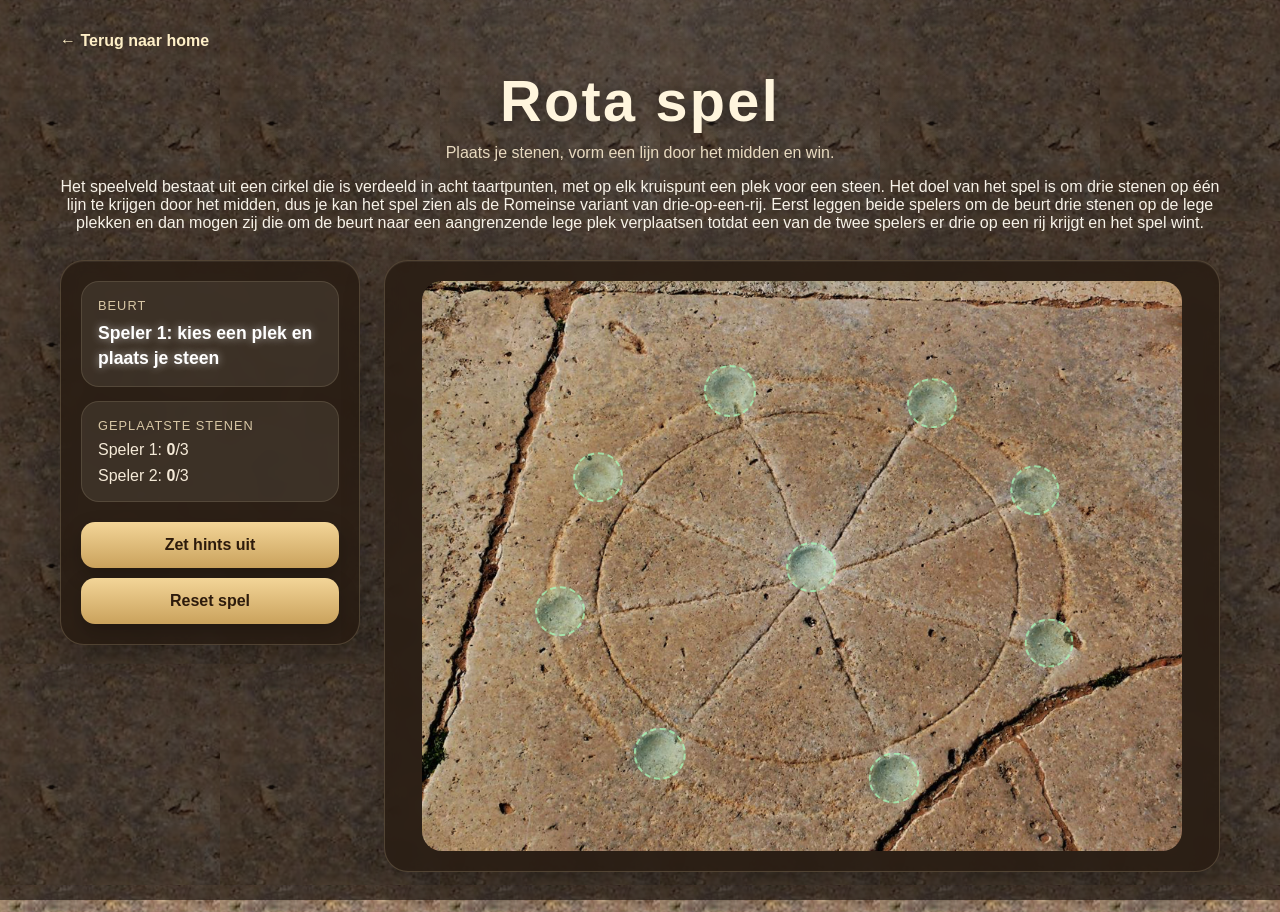
==== rota/index.html @ 5719d706 "Add files via upload" ====
<!DOCTYPE html>
<html lang="nl">
<head>
  <meta charset="UTF-8" />
  <meta name="viewport" content="width=device-width, initial-scale=1.0" />
  <title>Rota spel</title>
  <link rel="stylesheet" href="style.css" />
  <link rel="icon" href="favicon.ico" type="image/x-icon">
</head>
<body>
  <div class="page-overlay"></div>

  <main class="app">
    <a href="../index.html" class="back-link">← Terug naar home</a>
    <header class="topbar">
      <h1>Rota spel</h1>
      <p class="subtitle">Plaats je stenen, vorm een lijn door het midden en win.</p>
      <p>Het speelveld bestaat uit een cirkel die is verdeeld in acht taartpunten, 
        met op elk kruispunt een plek voor een steen. Het doel van het spel is
      om drie stenen op één lijn te krijgen door het midden, dus je kan het spel zien als
      de Romeinse variant van drie-op-een-rij. Eerst leggen beide spelers om de beurt 
      drie stenen op de lege plekken en dan mogen zij die om de beurt naar een aangrenzende lege 
      plek verplaatsen totdat een van de twee spelers er drie op een rij krijgt en het spel wint.</p>
    </header>

    <section class="game-shell">
      <aside class="info-panel">
        <div class="status-card">
          <span class="label">Beurt</span>
          <div id="turnText" class="value player-1">Speler 1 legt een steen</div>
        </div>

        <div class="status-card small">
          <span class="label">Geplaatste stenen</span>
          <div class="stone-counts">
            <div>Speler 1: <strong id="countP1">0</strong>/3</div>
            <div>Speler 2: <strong id="countP2">0</strong>/3</div>
          </div>
        </div>
        <button id="toggleHintsBtn" class="reset-btn">Zet hints uit</button>
        <button id="resetBtn" class="reset-btn">Reset spel</button>
      </aside>

      <section class="board-panel">
        <div id="game">
          <img id="board" src="board.png" alt="Rota bord" />
          <div id="holes"></div>
          <div id="pieces"></div>
        </div>
      </section>
    </section>
  </main>

  <div id="winModal" class="modal hidden">
    <div class="modal-card">
      <h2>Spel afgelopen</h2>
      <p id="winMessage">Speler 1 wint!</p>
      <button id="playAgainBtn" class="modal-btn">Opnieuw spelen</button>
    </div>
  </div>

  <script src="script.js"></script>
</body>
</html>
---- rota/style.css ----
* {
  box-sizing: border-box;
}

body {
  margin: 0;
  min-height: 100vh;
  font-family: Arial, Helvetica, sans-serif;
  color: #f7f2e8;
  background-image: url("tile.png");
  background-repeat: repeat;
  background-size: 220px;
  position: relative;
}

.page-overlay {
  position: fixed;
  inset: 0;
  background:
    radial-gradient(circle at top, rgba(255,255,255,0.08), transparent 35%),
    rgba(18, 14, 10, 0.62);
  pointer-events: none;
}

.app {
  position: relative;
  z-index: 1;
  max-width: 1200px;
  margin: 0 auto;
  padding: 32px 20px 40px;
}

.topbar {
  text-align: center;
  margin-bottom: 28px;
}

.topbar h1 {
  margin: 0;
  font-size: clamp(2.2rem, 5vw, 3.6rem);
  letter-spacing: 0.04em;
  color: #fff5dd;
  text-shadow: 0 4px 18px rgba(0, 0, 0, 0.35);
}

.subtitle {
  margin: 10px 0 0;
  color: #e8dac0;
  font-size: 1rem;
}

.game-shell {
  display: grid;
  grid-template-columns: 300px 1fr;
  gap: 24px;
  align-items: start;
}

.info-panel,
.board-panel {
  background: rgba(40, 28, 18, 0.82);
  border: 1px solid rgba(255, 233, 186, 0.18);
  border-radius: 24px;
  box-shadow:
    0 14px 40px rgba(0, 0, 0, 0.28),
    inset 0 1px 0 rgba(255,255,255,0.06);
  backdrop-filter: blur(8px);
}

.info-panel {
  padding: 20px;
}

.status-card {
  background: rgba(255, 248, 234, 0.08);
  border: 1px solid rgba(255, 233, 186, 0.12);
  border-radius: 18px;
  padding: 16px;
  margin-bottom: 14px;
}

.status-card.small {
  margin-bottom: 20px;
}

.label {
  display: block;
  font-size: 0.8rem;
  text-transform: uppercase;
  letter-spacing: 0.08em;
  color: #d8c7a5;
  margin-bottom: 8px;
}

.value {
  font-size: 1.1rem;
  font-weight: 700;
  color: #fff5dd;
  line-height: 1.4;
}

.value.player-1 {
  color: #ffffff;
  text-shadow: 0 0 8px rgba(255,255,255,0.6);
}

.value.player-2 {
  color: #111111;
  text-shadow: 0 0 6px rgba(0,0,0,0.6);
}

.stone-counts {
  display: grid;
  gap: 8px;
  color: #f5ead8;
}

.reset-btn,
.modal-btn {
  width: 100%;
  border: none;
  border-radius: 14px;
  padding: 14px 18px;
  font-size: 1rem;
  font-weight: 700;
  cursor: pointer;
  transition: transform 0.15s ease, opacity 0.15s ease, box-shadow 0.15s ease;
  background: linear-gradient(180deg, #f3d598, #caa25c);
  color: #2d1b0c;
  box-shadow: 0 8px 20px rgba(0, 0, 0, 0.22);
}

.reset-btn:hover,
.modal-btn:hover {
  transform: translateY(-1px);
  opacity: 0.96;
}

.board-panel {
  padding: 20px;
  display: flex;
  justify-content: center;
  align-items: center;
}

#game {
  position: relative;
  width: min(100%, 760px);
  aspect-ratio: 4032 / 3024;
  border-radius: 20px;
  overflow: hidden;
}

#board {
  position: absolute;
  inset: 0;
  width: 100%;
  height: 100%;
  display: block;
  pointer-events: none;
  z-index: 1;
  user-select: none;
}

#holes {
  position: absolute;
  inset: 0;
  z-index: 2;
}

#pieces {
  position: absolute;
  inset: 0;
  z-index: 3;
  pointer-events: none;
}

.hole {
  position: absolute;
  transform: translate(-50%, -50%);
  border-radius: 50%;
  cursor: pointer;
  box-sizing: border-box;
  background: rgba(255, 220, 120, 0.14);
  border: 2px dashed rgba(255, 227, 160, 0.4);
  transition: opacity 0.15s ease, transform 0.15s ease, background 0.15s ease;
}

.hole:hover {
  background: rgba(255, 220, 120, 0.22);
  transform: translate(-50%, -50%) scale(1.03);
}

.hole.valid-target {
  background: rgba(128, 220, 160, 0.22);
  border-color: rgba(170, 255, 190, 0.7);
}

.hole.valid-target:hover {
  background: rgba(128, 220, 160, 0.28);
  transform: translate(-50%, -50%) scale(1.03);
}

.hole.occupied {
  pointer-events: none;
  opacity: 0;
}

.piece {
  position: absolute;
  width: 9%;
  aspect-ratio: 1 / 1;
  max-width: 72px;
  transform: translate(-50%, -50%);
  cursor: pointer;
  z-index: 3;
  transition: transform 0.15s ease, filter 0.15s ease;
  user-select: none;
  -webkit-user-drag: none;
  pointer-events: auto;
  object-fit: contain;
  display: block;
  background: transparent;
  border: 0;
}

/* desktop/default */
.piece[data-player="1"] {
  filter: drop-shadow(0 6px 10px rgba(0,0,0,0.35));
}

.piece[data-player="2"] {
  filter: drop-shadow(0 6px 10px rgba(0,0,0,0.6));
}

.piece:hover {
  transform: translate(-50%, -50%) scale(1.08);
}

.piece.selected {
  transform: translate(-50%, -50%) scale(1.25);
}

.piece[data-player="1"].selected {
  filter:
    drop-shadow(0 0 0.35rem rgba(255, 240, 180, 0.85))
    drop-shadow(0 8px 14px rgba(0,0,0,0.45));
}

.piece[data-player="2"].selected {
  filter:
    drop-shadow(0 0 0.35rem rgba(255, 240, 180, 0.85))
    drop-shadow(0 8px 14px rgba(0,0,0,0.65));
}

.modal {
  position: fixed;
  inset: 0;
  z-index: 10;
  display: grid;
  place-items: center;
  background: rgba(0, 0, 0, 0.55);
  padding: 20px;
}

.modal.hidden {
  display: none;
}

.modal-card {
  width: min(420px, 100%);
  background: linear-gradient(180deg, #3d2a1c, #24170f);
  color: #fff6e7;
  border: 1px solid rgba(255, 231, 187, 0.18);
  border-radius: 22px;
  padding: 28px 24px;
  text-align: center;
  box-shadow: 0 22px 60px rgba(0, 0, 0, 0.38);
}

.modal-card h2 {
  margin: 0 0 12px;
  font-size: 1.8rem;
}

.modal-card p {
  margin: 0 0 20px;
  color: #ead9bb;
  font-size: 1.05rem;
}

@media (max-width: 900px) {
  .game-shell {
    grid-template-columns: 1fr;
  }

  .info-panel {
    order: 2;
  }

  .board-panel {
    order: 1;
  }
}

@media (max-width: 600px) {
  .app {
    padding: 20px 14px 28px;
  }

  .info-panel,
  .board-panel {
    border-radius: 18px;
  }

  .piece {
    width: 40px;
    aspect-ratio: 1 / 1;
    object-fit: contain;
  }

  .piece[data-player="1"] {
    filter: drop-shadow(0 6px 10px rgba(0,0,0,0.35));
  }

  .piece[data-player="2"] {
    filter: drop-shadow(0 6px 10px rgba(0,0,0,0.7));
  }

  .piece[data-player="1"].selected {
    filter:
      drop-shadow(0 0 0.35rem rgba(255, 240, 180, 0.85))
      drop-shadow(0 8px 14px rgba(0,0,0,0.45));
  }

  .piece[data-player="2"].selected {
    filter:
      drop-shadow(0 0 0.35rem rgba(255, 240, 180, 0.85))
      drop-shadow(0 8px 14px rgba(0,0,0,0.7));
  }
}

@media (max-width: 900px) and (orientation: landscape) and (max-height: 500px) {
  body {
    overflow-y: auto;
    -webkit-overflow-scrolling: touch;
  }

  .app {
    max-width: 1200px;
    margin: 0 auto;
    padding: 12px;
  }

  .game-shell {
    grid-template-columns: 220px 1fr;
    gap: 12px;
    align-items: start;
  }

  .info-panel {
    display: block;
    order: 1;
    padding: 14px;
  }

  .board-panel {
    order: 2;
    padding: 10px;
    display: flex;
    justify-content: center;
    align-items: flex-start;
  }

  #game {
    height: calc(100dvh - 40px);
    width: auto;
    max-width: 100%;
    aspect-ratio: 4032 / 3024;
  }

  .status-card {
    padding: 12px;
    margin-bottom: 10px;
  }

  .reset-btn,
  .modal-btn {
    padding: 10px 14px;
    font-size: 0.95rem;
  }

  .topbar {
    margin-bottom: 12px;
  }

  .topbar h1 {
    font-size: clamp(1.5rem, 3vw, 2.2rem);
  }

  .subtitle {
    font-size: 0.95rem;
  }
}

.back-link {
  display: inline-block;
  margin-bottom: 18px;
  color: #fff0c8;
  text-decoration: none;
  font-weight: 700;
}

.back-link:hover {
  text-decoration: underline;
}

.reset-btn + .reset-btn {
  margin-top: 10px;
}
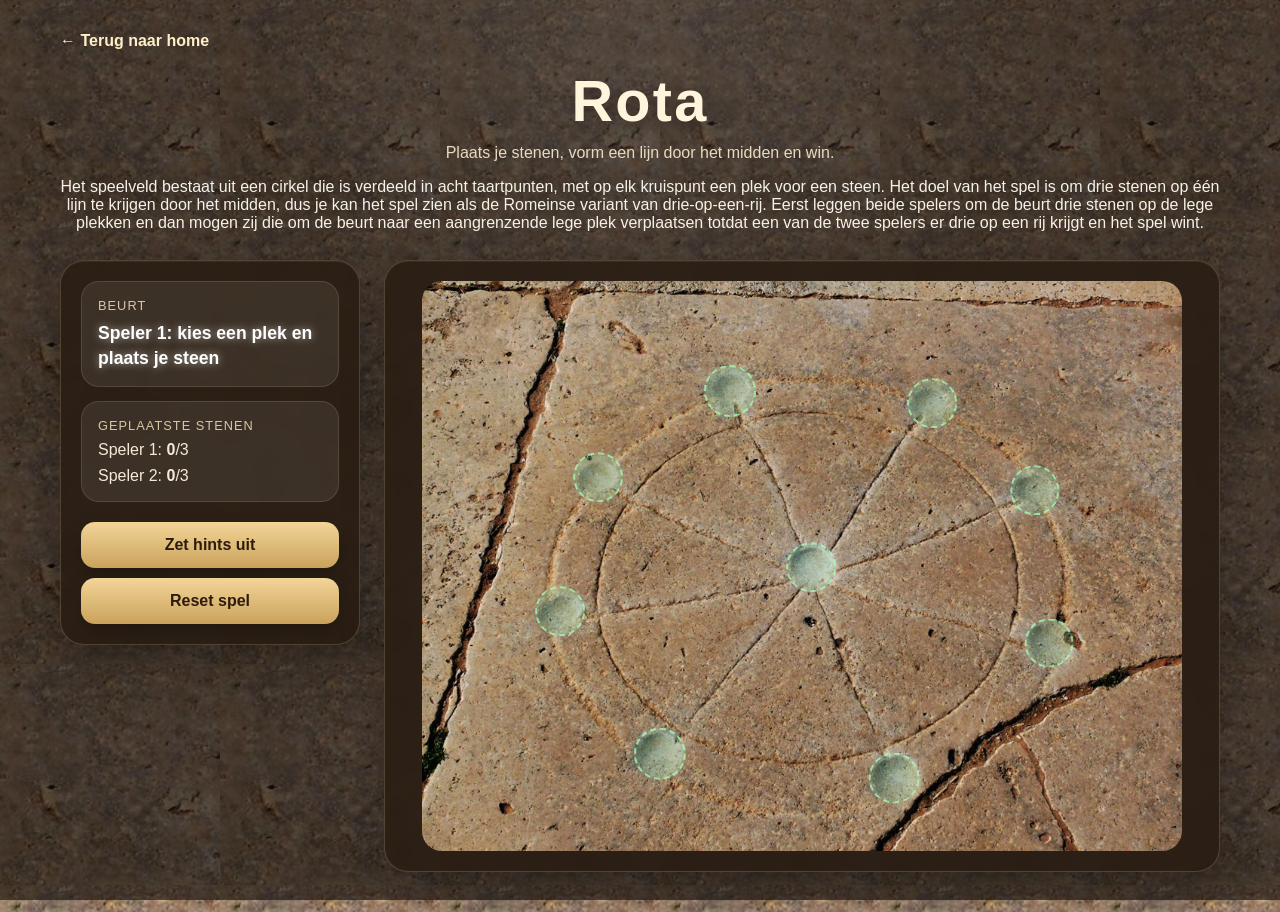
==== commit a5b98313: "Update index.html" ====
--- a/rota/index.html
+++ b/rota/index.html
@@ -3,7 +3,7 @@
 <head>
   <meta charset="UTF-8" />
   <meta name="viewport" content="width=device-width, initial-scale=1.0" />
-  <title>Rota spel</title>
+  <title>Rota</title>
   <link rel="stylesheet" href="style.css" />
   <link rel="icon" href="favicon.ico" type="image/x-icon">
 </head>
@@ -13,7 +13,7 @@
   <main class="app">
     <a href="../index.html" class="back-link">← Terug naar home</a>
     <header class="topbar">
-      <h1>Rota spel</h1>
+      <h1>Rota</h1>
       <p class="subtitle">Plaats je stenen, vorm een lijn door het midden en win.</p>
       <p>Het speelveld bestaat uit een cirkel die is verdeeld in acht taartpunten, 
         met op elk kruispunt een plek voor een steen. Het doel van het spel is
